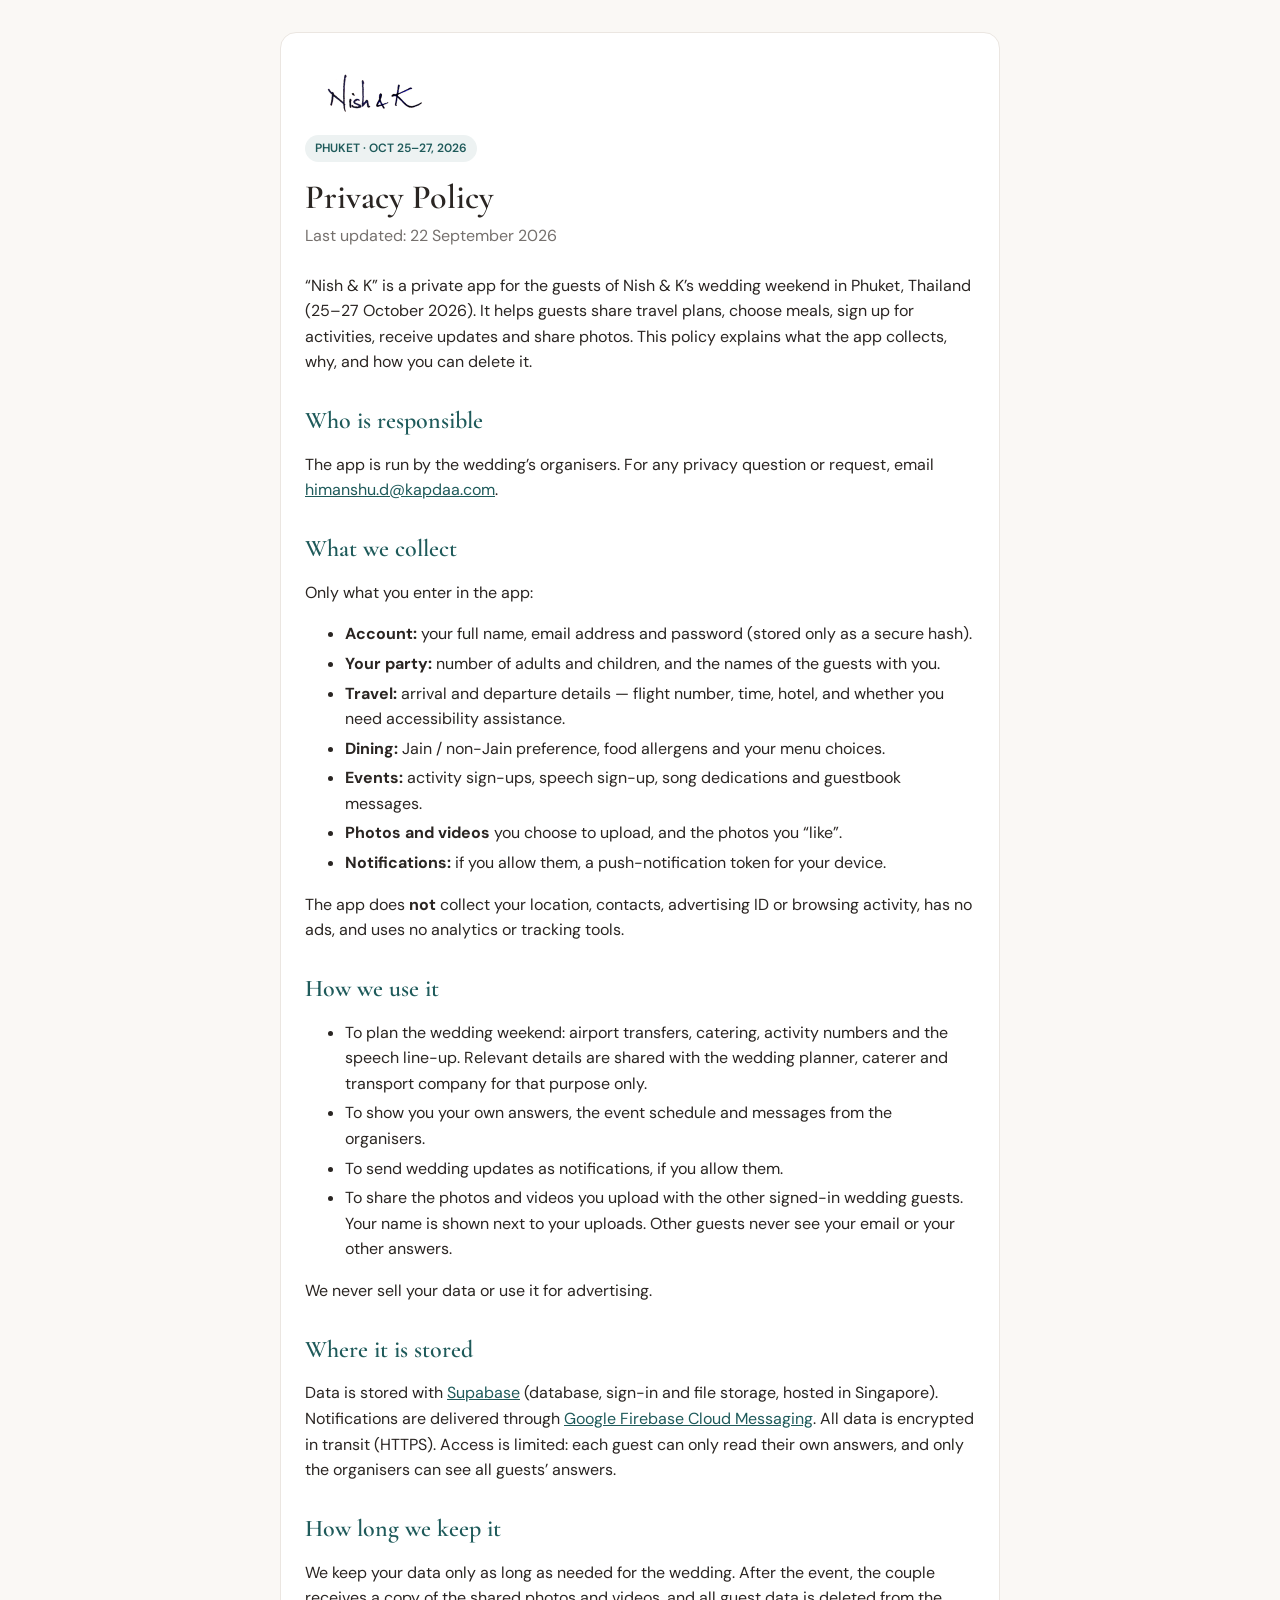
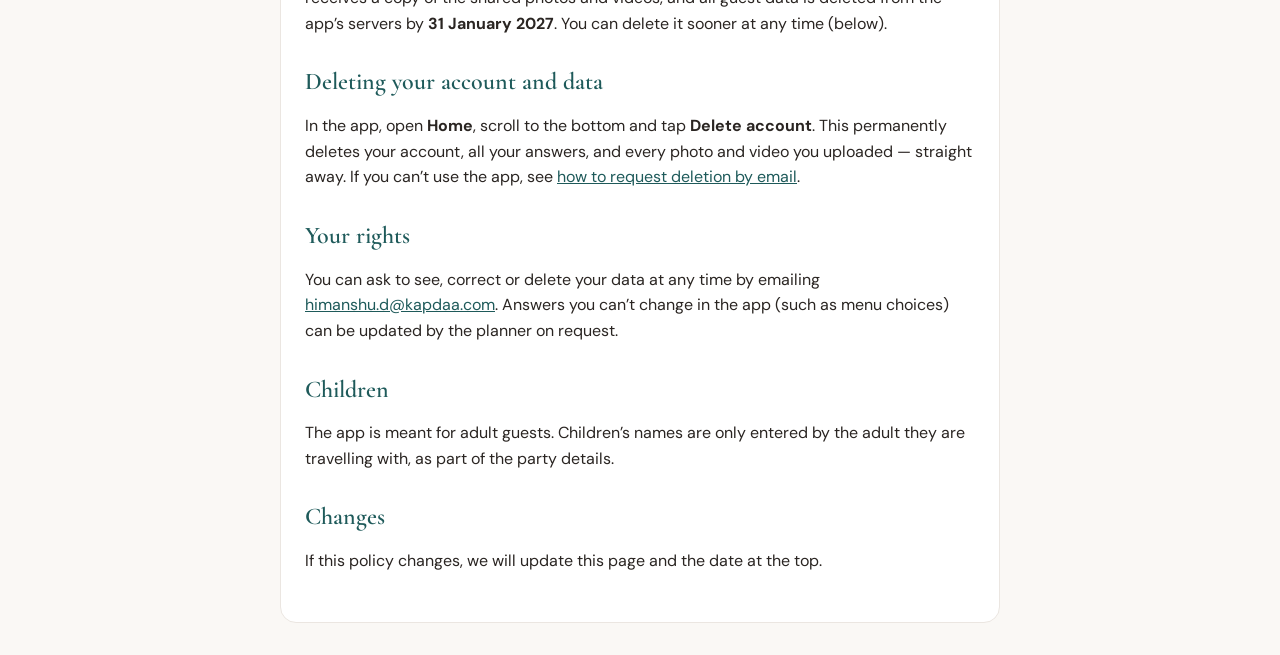
==== index.html @ e2d2a505 "Privacy policy and account deletion pages for the Nish & K app Co-Authored-By: Claude Opus 5 (1M con" ====
<!doctype html>
<html lang="en">
<head>
<meta charset="utf-8">
<meta name="viewport" content="width=device-width, initial-scale=1">
<title>Nish &amp; K — Privacy Policy</title>
<meta name="description" content="Privacy policy for the Nish & K wedding guest app.">
<link rel="icon" href="icon.png">
<link rel="stylesheet" href="style.css">
</head>
<body>
<main>
  <header>
    <img src="monogram.png" alt="Nish &amp; K" width="140">
    <p class="badge">PHUKET · OCT 25–27, 2026</p>
    <h1>Privacy Policy</h1>
    <p class="muted">Last updated: 22 September 2026</p>
  </header>

  <p>“Nish &amp; K” is a private app for the guests of Nish &amp; K’s wedding weekend in Phuket, Thailand
  (25–27 October 2026). It helps guests share travel plans, choose meals, sign up for activities, receive
  updates and share photos. This policy explains what the app collects, why, and how you can delete it.</p>

  <h2>Who is responsible</h2>
  <p>The app is run by the wedding’s organisers. For any privacy question or request, email
  <a href="mailto:himanshu.d@kapdaa.com">himanshu.d@kapdaa.com</a>.</p>

  <h2>What we collect</h2>
  <p>Only what you enter in the app:</p>
  <ul>
    <li><strong>Account:</strong> your full name, email address and password (stored only as a secure hash).</li>
    <li><strong>Your party:</strong> number of adults and children, and the names of the guests with you.</li>
    <li><strong>Travel:</strong> arrival and departure details — flight number, time, hotel, and whether you need
      accessibility assistance.</li>
    <li><strong>Dining:</strong> Jain / non-Jain preference, food allergens and your menu choices.</li>
    <li><strong>Events:</strong> activity sign-ups, speech sign-up, song dedications and guestbook messages.</li>
    <li><strong>Photos and videos</strong> you choose to upload, and the photos you “like”.</li>
    <li><strong>Notifications:</strong> if you allow them, a push-notification token for your device.</li>
  </ul>
  <p>The app does <strong>not</strong> collect your location, contacts, advertising ID or browsing activity,
  has no ads, and uses no analytics or tracking tools.</p>

  <h2>How we use it</h2>
  <ul>
    <li>To plan the wedding weekend: airport transfers, catering, activity numbers and the speech line-up.
      Relevant details are shared with the wedding planner, caterer and transport company for that purpose only.</li>
    <li>To show you your own answers, the event schedule and messages from the organisers.</li>
    <li>To send wedding updates as notifications, if you allow them.</li>
    <li>To share the photos and videos you upload with the other signed-in wedding guests. Your name is shown
      next to your uploads. Other guests never see your email or your other answers.</li>
  </ul>
  <p>We never sell your data or use it for advertising.</p>

  <h2>Where it is stored</h2>
  <p>Data is stored with <a href="https://supabase.com/privacy">Supabase</a> (database, sign-in and file
  storage, hosted in Singapore). Notifications are delivered through
  <a href="https://firebase.google.com/support/privacy">Google Firebase Cloud Messaging</a>.
  All data is encrypted in transit (HTTPS). Access is limited: each guest can only read their own answers,
  and only the organisers can see all guests’ answers.</p>

  <h2>How long we keep it</h2>
  <p>We keep your data only as long as needed for the wedding. After the event, the couple receives a copy of
  the shared photos and videos, and all guest data is deleted from the app’s servers by
  <strong>31 January 2027</strong>. You can delete it sooner at any time (below).</p>

  <h2 id="delete">Deleting your account and data</h2>
  <p>In the app, open <strong>Home</strong>, scroll to the bottom and tap <strong>Delete account</strong>.
  This permanently deletes your account, all your answers, and every photo and video you uploaded — straight
  away. If you can’t use the app, see <a href="delete-account.html">how to request deletion by email</a>.</p>

  <h2>Your rights</h2>
  <p>You can ask to see, correct or delete your data at any time by emailing
  <a href="mailto:himanshu.d@kapdaa.com">himanshu.d@kapdaa.com</a>. Answers you can’t change in the app
  (such as menu choices) can be updated by the planner on request.</p>

  <h2>Children</h2>
  <p>The app is meant for adult guests. Children’s names are only entered by the adult they are travelling
  with, as part of the party details.</p>

  <h2>Changes</h2>
  <p>If this policy changes, we will update this page and the date at the top.</p>
</main>
</body>
</html>
---- style.css ----
@font-face { font-family: "Cormorant Garamond"; font-weight: 600; font-display: swap;
  src: url("fonts/CormorantGaramond-SemiBold.ttf") format("truetype"); }
@font-face { font-family: "DM Sans"; font-weight: 100 1000; font-display: swap;
  src: url("fonts/DMSans-Variable.ttf") format("truetype"); }

:root { --canvas: #FAF8F5; --surface: #FFFFFF; --border: #EBE6E1; --ink: #2A2522; --muted: #75706D; --teal: #1E5A5A; }

* { box-sizing: border-box; }
body { margin: 0; background: var(--canvas); color: var(--ink);
  font: 16px/1.6 "DM Sans", system-ui, -apple-system, "Segoe UI", sans-serif; }
main { max-width: 720px; margin: 32px auto; padding: 32px 24px; background: var(--surface);
  border: 1px solid var(--border); border-radius: 16px; }
@media (max-width: 760px) { main { margin: 0; border: 0; border-radius: 0; padding: 24px 16px; } }
header { margin-bottom: 24px; }
header img { display: block; height: auto; }
.badge { display: inline-block; margin: 12px 0 0; padding: 4px 10px; border-radius: 999px;
  background: rgba(30, 90, 90, .08); color: var(--teal); font-size: 12px; font-weight: 600; }
h1, h2 { font-family: "Cormorant Garamond", Georgia, serif; font-weight: 600; line-height: 1.2; }
h1 { font-size: 34px; margin: 16px 0 4px; }
h2 { font-size: 24px; margin: 32px 0 8px; color: var(--teal); }
.muted { color: var(--muted); margin: 0; }
a { color: var(--teal); }
li { margin: 4px 0; }
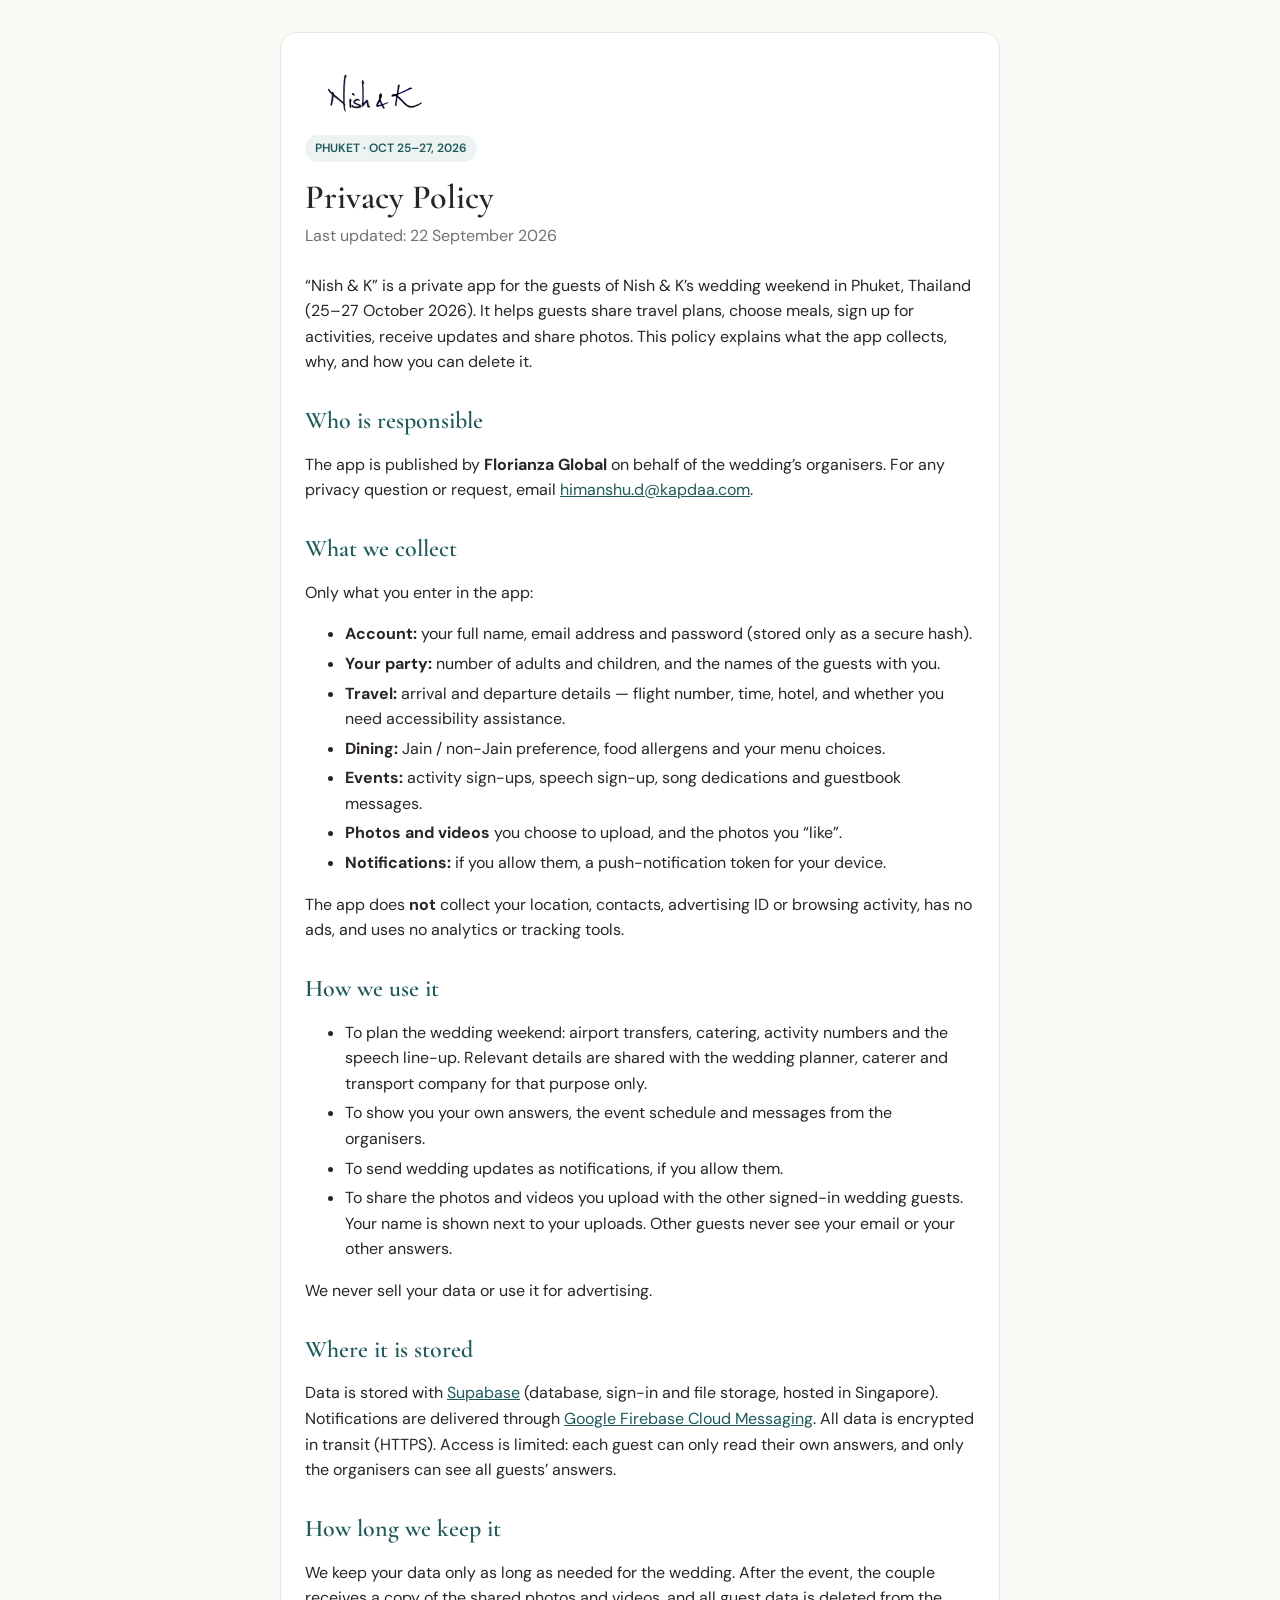
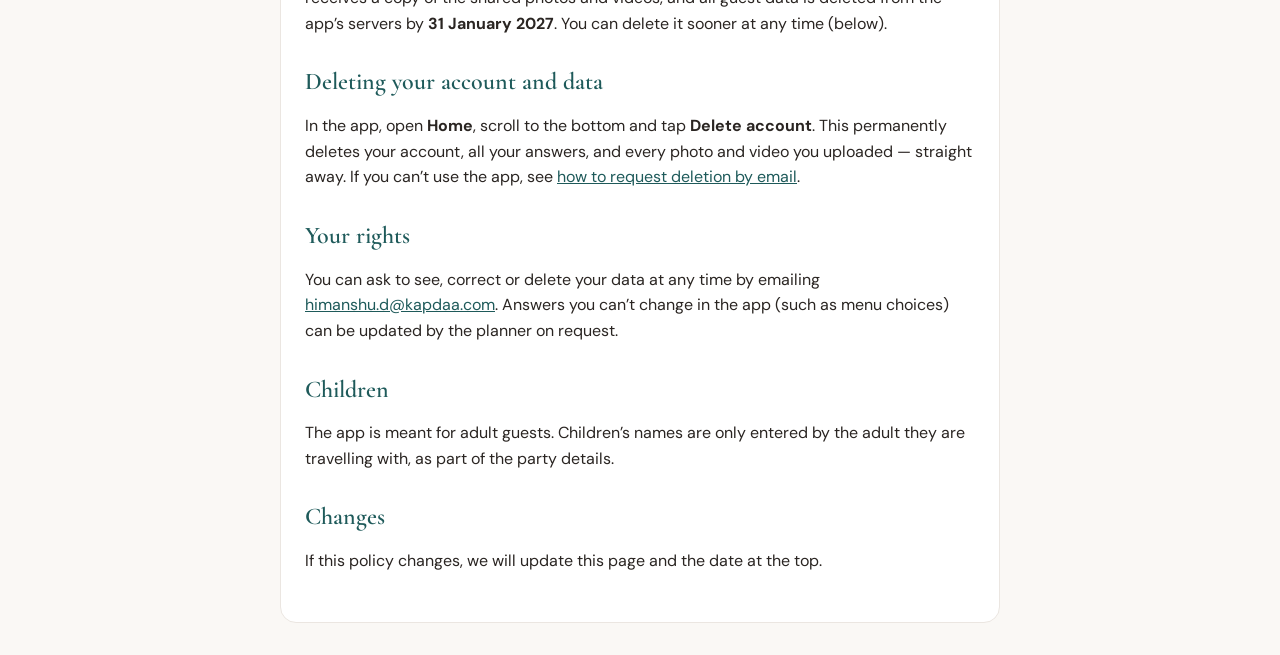
==== commit d6ea843c: "Name Florianza Global as the publisher Co-Authored-By: Claude Opus 5 (1M context) <noreply@anthropic" ====
--- a/index.html
+++ b/index.html
@@ -22,7 +22,8 @@
   updates and share photos. This policy explains what the app collects, why, and how you can delete it.</p>
 
   <h2>Who is responsible</h2>
-  <p>The app is run by the wedding’s organisers. For any privacy question or request, email
+  <p>The app is published by <strong>Florianza Global</strong> on behalf of the wedding’s organisers.
+  For any privacy question or request, email
   <a href="mailto:himanshu.d@kapdaa.com">himanshu.d@kapdaa.com</a>.</p>
 
   <h2>What we collect</h2>
